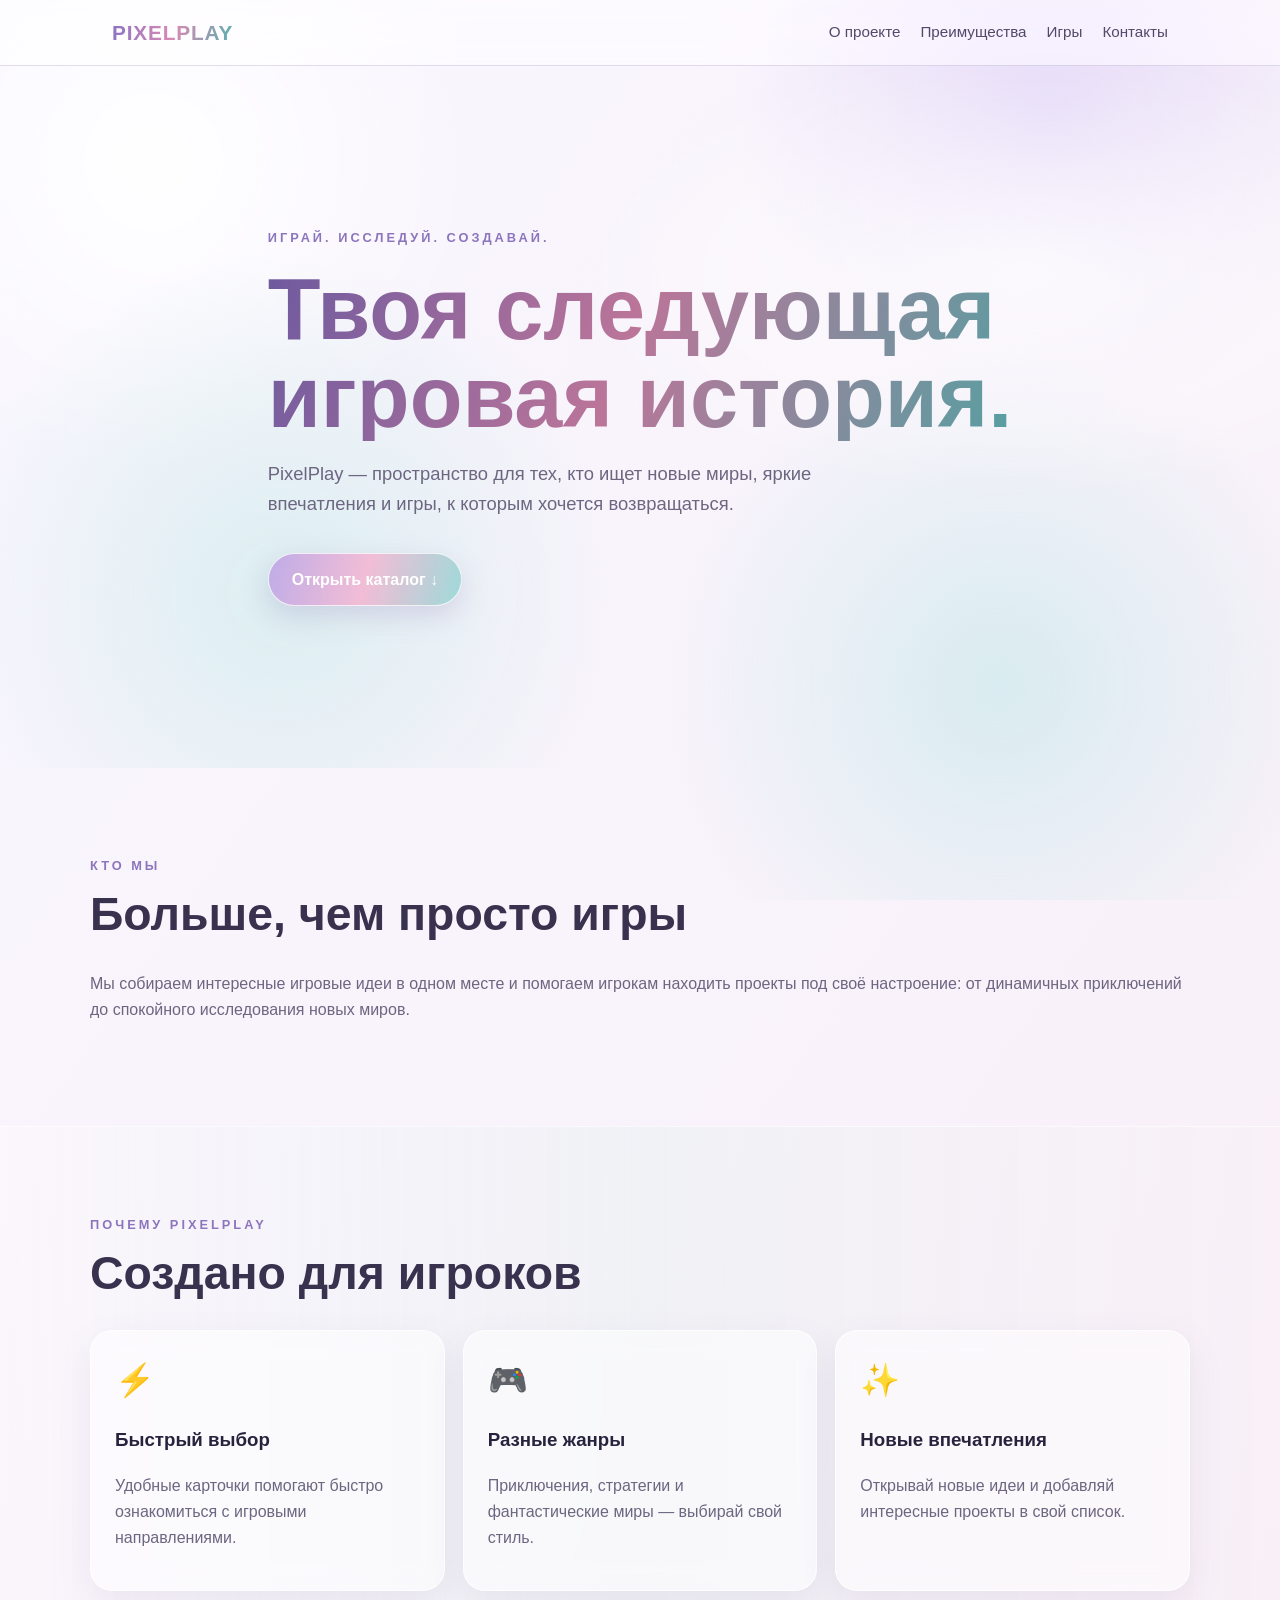
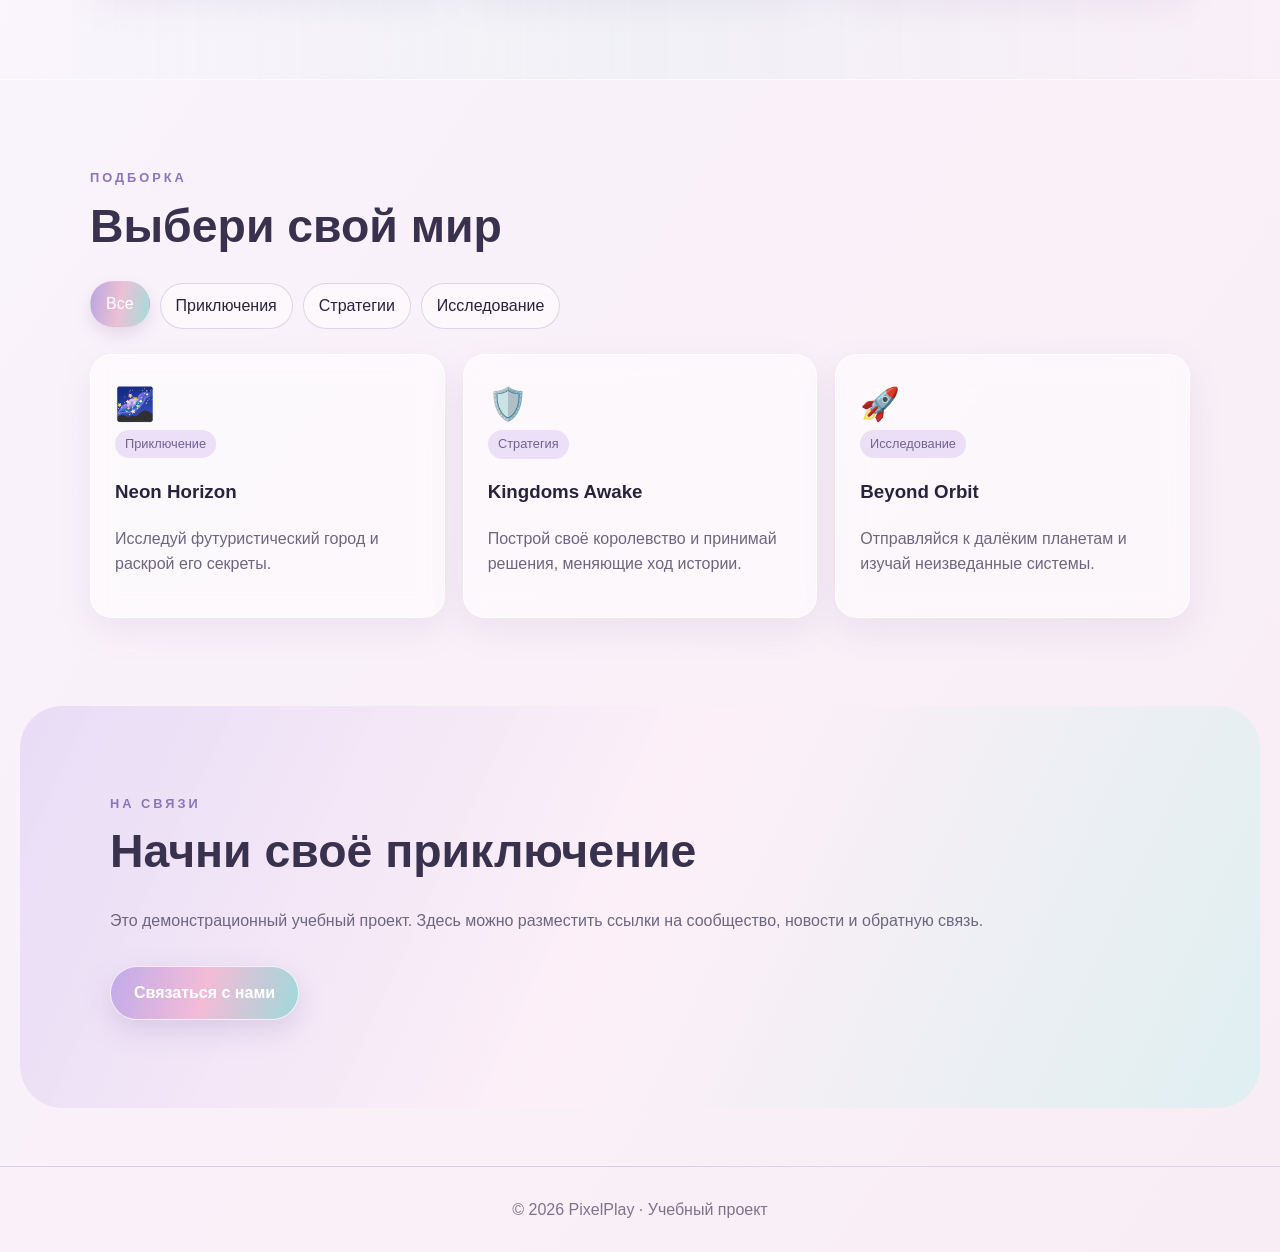
==== index.html @ 126c57b5 "Create index.html" ====
<!DOCTYPE html>
<html lang="ru">
<head>
<meta charset="UTF-8">
<meta name="viewport" content="width=device-width, initial-scale=1.0">
<title>PixelPlay — игровое пространство</title>
<style>
:root{--ink:#28233d;--muted:#6d6681;--violet:#9d8edb;--pink:#f0b8d2;--aqua:#a6dfe0;--pearl:#fbf9ff;--glass:rgba(255,255,255,.53);--line:rgba(132,116,181,.24)}
*{box-sizing:border-box}html{scroll-behavior:smooth}body{margin:0;min-width:320px;color:var(--ink);font-family:Arial,sans-serif;line-height:1.6;background:linear-gradient(125deg,#f9f7ff 0%,#f9edf5 35%,#eaf8f8 68%,#f7f1ff 100%);background-size:280% 280%;animation:pearl-shift 18s ease-in-out infinite}body::before{content:"";position:fixed;z-index:-1;inset:0;pointer-events:none;background:radial-gradient(circle at 12% 18%,rgba(255,255,255,.9),transparent 25%),radial-gradient(circle at 82% 12%,rgba(206,187,244,.44),transparent 24%),radial-gradient(circle at 78% 76%,rgba(154,223,222,.34),transparent 28%)}
a{color:inherit;text-decoration:none}.nav{position:sticky;top:0;z-index:10;background:rgba(255,255,255,.52);backdrop-filter:blur(18px) saturate(140%);border-bottom:1px solid var(--line)}.nav-inner{max-width:1100px;margin:auto;padding:16px 22px;display:flex;justify-content:space-between;align-items:center;gap:18px}.logo{font-weight:800;font-size:1.3rem;letter-spacing:.04em;background:linear-gradient(100deg,#8a73c4,#d989b3,#5aafb0);-webkit-background-clip:text;background-clip:text;color:transparent}.links{display:flex;gap:20px;flex-wrap:wrap;font-size:.95rem;color:#514a68}.links a{transition:color .25s,transform .25s}.links a:hover{color:#9b67a3;transform:translateY(-2px)}
section{padding:88px 22px}.wrap{max-width:1100px;margin:auto}.hero{min-height:78vh;display:flex;align-items:center;background:radial-gradient(ellipse at 80% 30%,rgba(255,255,255,.76),transparent 33%),radial-gradient(circle at 22% 75%,rgba(194,232,230,.54),transparent 30%)}.kicker{color:#8c75bd;text-transform:uppercase;letter-spacing:3px;font-size:.8rem;font-weight:bold}h1{font-size:clamp(2.8rem,7vw,5.4rem);line-height:1.02;margin:16px 0;background:linear-gradient(110deg,#6e5a9f,#bb7599 48%,#579fa1);-webkit-background-clip:text;background-clip:text;color:transparent}h2{font-size:clamp(1.9rem,4vw,2.9rem);margin:0 0 20px;color:#39324f}p{color:var(--muted)}.hero p{max-width:650px;font-size:1.15rem}.btn{display:inline-block;margin-top:16px;padding:13px 23px;border:1px solid rgba(255,255,255,.75);border-radius:999px;background:linear-gradient(105deg,rgba(188,166,231,.92),rgba(243,184,211,.92),rgba(151,215,214,.92));font-weight:bold;color:#fff;box-shadow:0 10px 28px rgba(130,101,170,.22);transition:transform .25s,box-shadow .25s,filter .25s}.btn:hover{transform:translateY(-4px) scale(1.02);filter:saturate(1.15);box-shadow:0 16px 34px rgba(130,101,170,.3)}
.grid{display:grid;grid-template-columns:repeat(3,minmax(0,1fr));gap:18px}.card{background:var(--glass);border:1px solid rgba(255,255,255,.78);border-radius:22px;padding:24px;box-shadow:0 12px 35px rgba(113,98,151,.1);backdrop-filter:blur(12px);transition:transform .35s cubic-bezier(.2,.8,.2,1),box-shadow .35s,border-color .35s}.card:hover{transform:translateY(-8px) rotate(.35deg);border-color:rgba(210,168,211,.8);box-shadow:0 20px 40px rgba(125,96,159,.18)}.emoji{font-size:2rem}.tag{display:inline-block;background:rgba(224,207,243,.6);color:#756096;padding:4px 10px;border-radius:30px;font-size:.8rem}.filters{display:flex;gap:10px;flex-wrap:wrap;margin:0 0 25px}.filter{border:1px solid rgba(150,129,191,.3);border-radius:999px;padding:9px 15px;background:rgba(255,255,255,.48);color:var(--ink);cursor:pointer;font:inherit;transition:background .25s,transform .25s,box-shadow .25s}.filter:hover,.filter.active{background:linear-gradient(100deg,#baa6e1,#ecc0d4,#a5dcda);color:#fff;border-color:transparent;box-shadow:0 7px 16px rgba(131,108,169,.18);transform:translateY(-2px)}.card[hidden]{display:none}.empty{color:var(--muted);margin:14px 0 0}.features{background:linear-gradient(90deg,rgba(255,255,255,.2),rgba(222,240,239,.32),rgba(250,240,247,.28));border-top:1px solid rgba(255,255,255,.6);border-bottom:1px solid rgba(255,255,255,.6)}.contact{background:linear-gradient(115deg,rgba(223,209,244,.66),rgba(255,240,247,.64),rgba(208,239,237,.64));border-radius:42px;margin:0 20px}.contact .wrap{max-width:1060px}footer{text-align:center;padding:30px;color:#7c748d;border-top:1px solid var(--line);margin-top:58px}.reveal{opacity:0;transform:translateY(34px) scale(.985);transition:opacity .75s ease,transform .75s cubic-bezier(.18,.8,.25,1)}.reveal.visible{opacity:1;transform:translateY(0) scale(1)}@keyframes pearl-shift{0%,100%{background-position:0% 50%}50%{background-position:100% 50%}}
@media(max-width:700px){.nav-inner{align-items:flex-start;flex-direction:column}.links{gap:12px}.grid{grid-template-columns:1fr}section{padding:62px 18px}.hero{min-height:70vh}.contact{margin:0 10px;border-radius:28px}}
@media(prefers-reduced-motion:reduce){*,*::before,*::after{animation-duration:.01ms!important;animation-iteration-count:1!important;scroll-behavior:auto!important;transition-duration:.01ms!important}}
</style>
</head>
<body>
<header class="nav"><div class="nav-inner"><a class="logo" href="#home">PIXELPLAY</a><nav class="links"><a href="#about">О проекте</a><a href="#features">Преимущества</a><a href="#games">Игры</a><a href="#contact">Контакты</a></nav></div></header>
<main>
<section class="hero" id="home"><div class="wrap"><div class="kicker">Играй. Исследуй. Создавай.</div><h1>Твоя следующая<br>игровая история.</h1><p>PixelPlay — пространство для тех, кто ищет новые миры, яркие впечатления и игры, к которым хочется возвращаться.</p><a class="btn" href="#games">Открыть каталог ↓</a></div></section>
<section id="about"><div class="wrap"><div class="kicker">Кто мы</div><h2>Больше, чем просто игры</h2><p>Мы собираем интересные игровые идеи в одном месте и помогаем игрокам находить проекты под своё настроение: от динамичных приключений до спокойного исследования новых миров.</p></div></section>
<section class="features" id="features"><div class="wrap"><div class="kicker">Почему PixelPlay</div><h2>Создано для игроков</h2><div class="grid"><article class="card"><div class="emoji">⚡</div><h3>Быстрый выбор</h3><p>Удобные карточки помогают быстро ознакомиться с игровыми направлениями.</p></article><article class="card"><div class="emoji">🎮</div><h3>Разные жанры</h3><p>Приключения, стратегии и фантастические миры — выбирай свой стиль.</p></article><article class="card"><div class="emoji">✨</div><h3>Новые впечатления</h3><p>Открывай новые идеи и добавляй интересные проекты в свой список.</p></article></div></div></section>
<section id="games"><div class="wrap"><div class="kicker">Подборка</div><h2>Выбери свой мир</h2><div class="filters" aria-label="Фильтр игр"><button class="filter active" data-filter="all">Все</button><button class="filter" data-filter="adventure">Приключения</button><button class="filter" data-filter="strategy">Стратегии</button><button class="filter" data-filter="exploration">Исследование</button></div><div class="grid" id="game-grid"><article class="card" data-genre="adventure"><div class="emoji">🌌</div><span class="tag">Приключение</span><h3>Neon Horizon</h3><p>Исследуй футуристический город и раскрой его секреты.</p></article><article class="card" data-genre="strategy"><div class="emoji">🛡️</div><span class="tag">Стратегия</span><h3>Kingdoms Awake</h3><p>Построй своё королевство и принимай решения, меняющие ход истории.</p></article><article class="card" data-genre="exploration"><div class="emoji">🚀</div><span class="tag">Исследование</span><h3>Beyond Orbit</h3><p>Отправляйся к далёким планетам и изучай неизведанные системы.</p></article></div><p class="empty" id="empty" hidden>В этой категории пока нет игр.</p></div></section>
<section class="contact" id="contact"><div class="wrap"><div class="kicker">На связи</div><h2>Начни своё приключение</h2><p>Это демонстрационный учебный проект. Здесь можно разместить ссылки на сообщество, новости и обратную связь.</p><a class="btn" href="mailto:hello@pixelplay.example">Связаться с нами</a></div></section>
</main><footer>© 2026 PixelPlay · Учебный проект</footer>
<script>
const filters = document.querySelectorAll('.filter');
const games = document.querySelectorAll('#game-grid .card');
const empty = document.querySelector('#empty');
filters.forEach((button) => button.addEventListener('click', () => {
  const selected = button.dataset.filter;
  let visible = 0;
  filters.forEach((item) => item.classList.toggle('active', item === button));
  games.forEach((game) => {
    const show = selected === 'all' || game.dataset.genre === selected;
    game.hidden = !show;
    if (show) visible += 1;
  });
  empty.hidden = visible > 0;
}));
const revealTargets = document.querySelectorAll('section, .card');
revealTargets.forEach((element, index) => {
  element.classList.add('reveal');
  element.style.transitionDelay = `${Math.min(index % 4, 3) * 80}ms`;
});
const revealObserver = new IntersectionObserver((entries, observer) => {
  entries.forEach(({ isIntersecting, target }) => {
    if (isIntersecting) {
      target.classList.add('visible');
      observer.unobserve(target);
    }
  });
}, { threshold: 0.12 });
revealTargets.forEach((element) => revealObserver.observe(element));
</script>
</body></html>
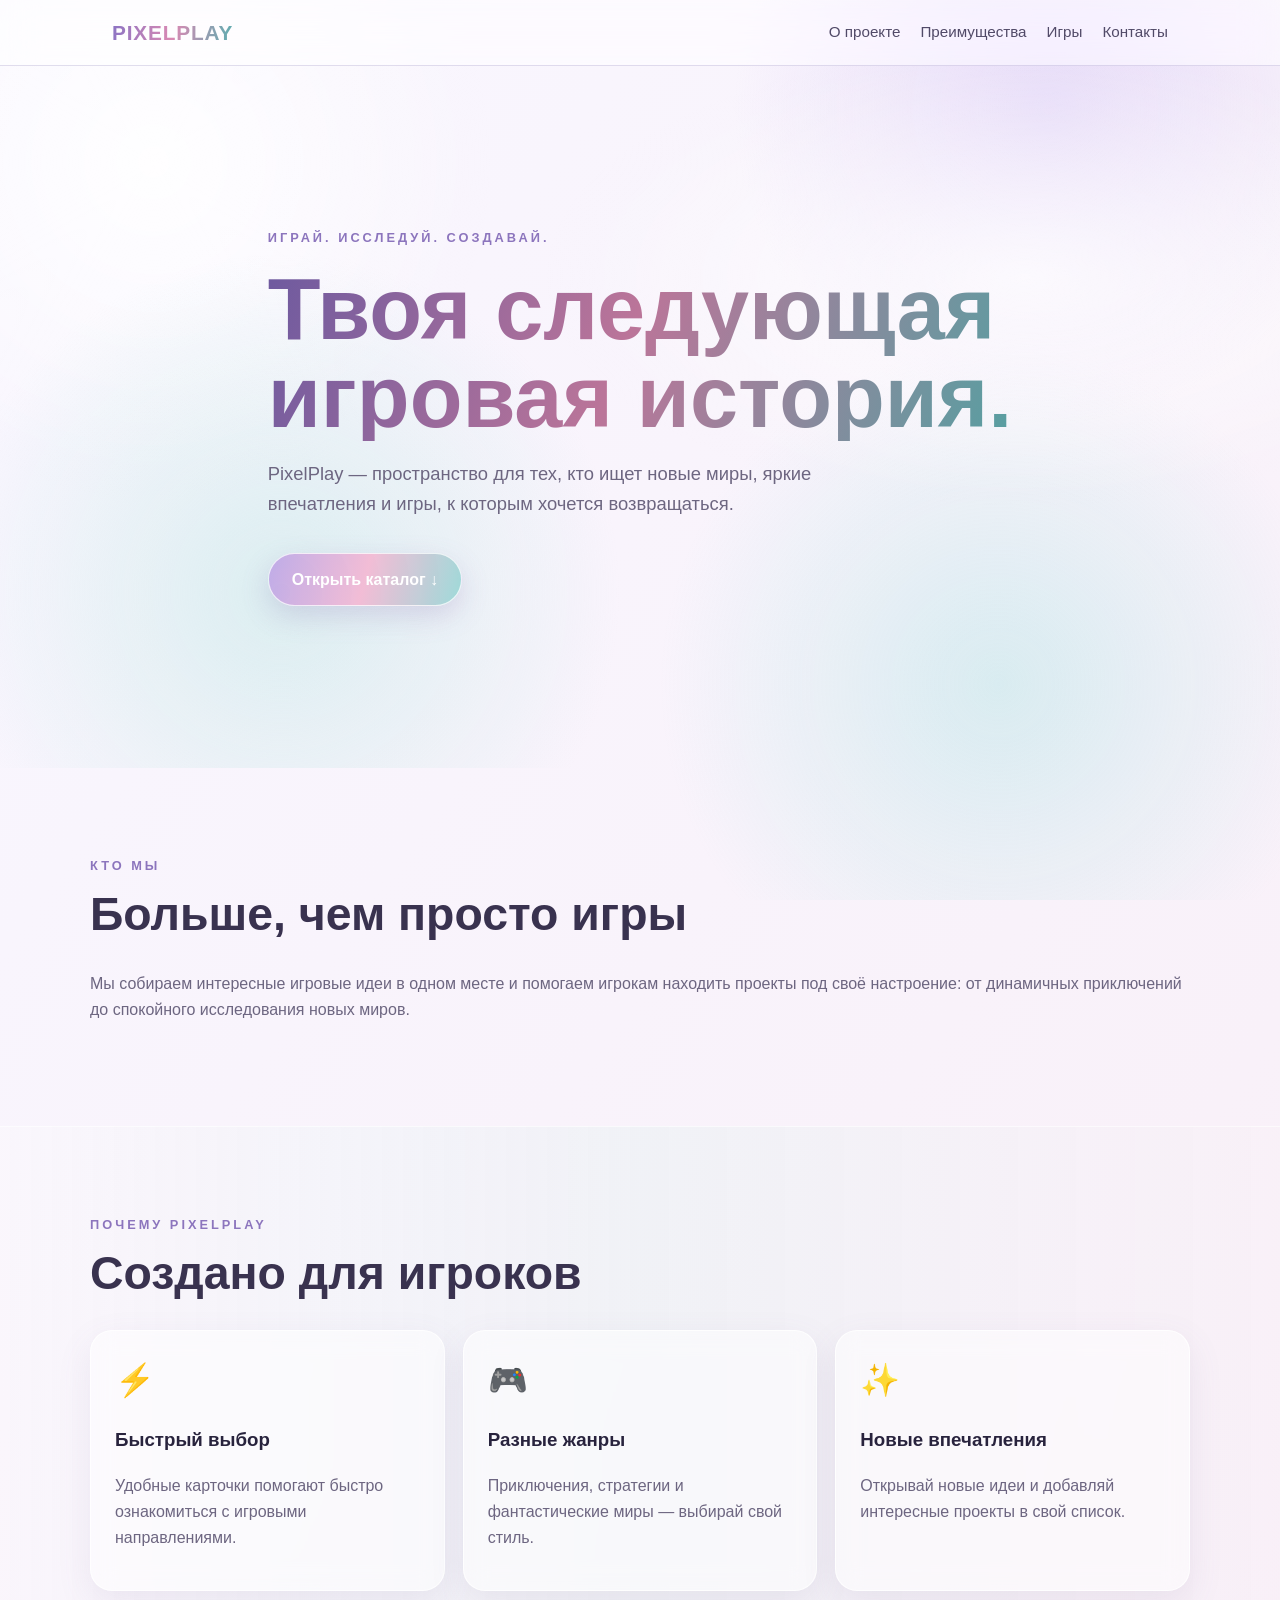
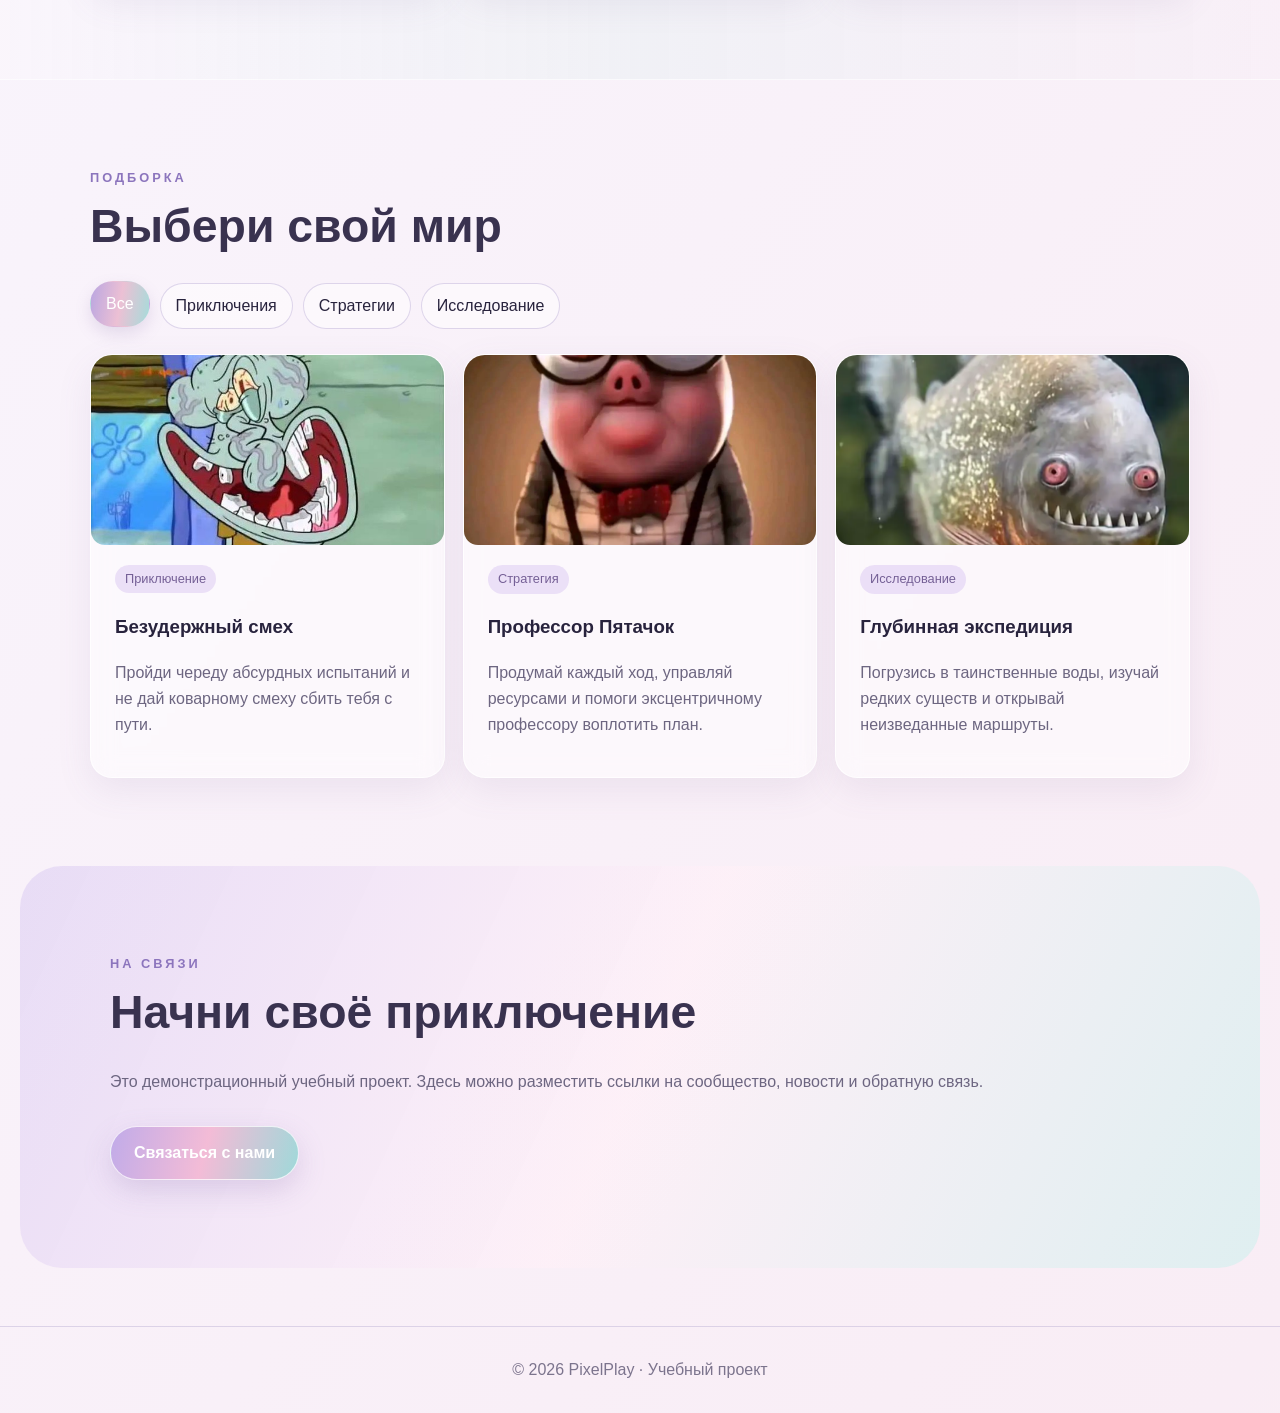
==== commit c28795bc: "Опубликовать главную страницу PixelPlay для GitHub Pages" ====
--- a/index.html
+++ b/index.html
@@ -9,7 +9,7 @@
 *{box-sizing:border-box}html{scroll-behavior:smooth}body{margin:0;min-width:320px;color:var(--ink);font-family:Arial,sans-serif;line-height:1.6;background:linear-gradient(125deg,#f9f7ff 0%,#f9edf5 35%,#eaf8f8 68%,#f7f1ff 100%);background-size:280% 280%;animation:pearl-shift 18s ease-in-out infinite}body::before{content:"";position:fixed;z-index:-1;inset:0;pointer-events:none;background:radial-gradient(circle at 12% 18%,rgba(255,255,255,.9),transparent 25%),radial-gradient(circle at 82% 12%,rgba(206,187,244,.44),transparent 24%),radial-gradient(circle at 78% 76%,rgba(154,223,222,.34),transparent 28%)}
 a{color:inherit;text-decoration:none}.nav{position:sticky;top:0;z-index:10;background:rgba(255,255,255,.52);backdrop-filter:blur(18px) saturate(140%);border-bottom:1px solid var(--line)}.nav-inner{max-width:1100px;margin:auto;padding:16px 22px;display:flex;justify-content:space-between;align-items:center;gap:18px}.logo{font-weight:800;font-size:1.3rem;letter-spacing:.04em;background:linear-gradient(100deg,#8a73c4,#d989b3,#5aafb0);-webkit-background-clip:text;background-clip:text;color:transparent}.links{display:flex;gap:20px;flex-wrap:wrap;font-size:.95rem;color:#514a68}.links a{transition:color .25s,transform .25s}.links a:hover{color:#9b67a3;transform:translateY(-2px)}
 section{padding:88px 22px}.wrap{max-width:1100px;margin:auto}.hero{min-height:78vh;display:flex;align-items:center;background:radial-gradient(ellipse at 80% 30%,rgba(255,255,255,.76),transparent 33%),radial-gradient(circle at 22% 75%,rgba(194,232,230,.54),transparent 30%)}.kicker{color:#8c75bd;text-transform:uppercase;letter-spacing:3px;font-size:.8rem;font-weight:bold}h1{font-size:clamp(2.8rem,7vw,5.4rem);line-height:1.02;margin:16px 0;background:linear-gradient(110deg,#6e5a9f,#bb7599 48%,#579fa1);-webkit-background-clip:text;background-clip:text;color:transparent}h2{font-size:clamp(1.9rem,4vw,2.9rem);margin:0 0 20px;color:#39324f}p{color:var(--muted)}.hero p{max-width:650px;font-size:1.15rem}.btn{display:inline-block;margin-top:16px;padding:13px 23px;border:1px solid rgba(255,255,255,.75);border-radius:999px;background:linear-gradient(105deg,rgba(188,166,231,.92),rgba(243,184,211,.92),rgba(151,215,214,.92));font-weight:bold;color:#fff;box-shadow:0 10px 28px rgba(130,101,170,.22);transition:transform .25s,box-shadow .25s,filter .25s}.btn:hover{transform:translateY(-4px) scale(1.02);filter:saturate(1.15);box-shadow:0 16px 34px rgba(130,101,170,.3)}
-.grid{display:grid;grid-template-columns:repeat(3,minmax(0,1fr));gap:18px}.card{background:var(--glass);border:1px solid rgba(255,255,255,.78);border-radius:22px;padding:24px;box-shadow:0 12px 35px rgba(113,98,151,.1);backdrop-filter:blur(12px);transition:transform .35s cubic-bezier(.2,.8,.2,1),box-shadow .35s,border-color .35s}.card:hover{transform:translateY(-8px) rotate(.35deg);border-color:rgba(210,168,211,.8);box-shadow:0 20px 40px rgba(125,96,159,.18)}.emoji{font-size:2rem}.tag{display:inline-block;background:rgba(224,207,243,.6);color:#756096;padding:4px 10px;border-radius:30px;font-size:.8rem}.filters{display:flex;gap:10px;flex-wrap:wrap;margin:0 0 25px}.filter{border:1px solid rgba(150,129,191,.3);border-radius:999px;padding:9px 15px;background:rgba(255,255,255,.48);color:var(--ink);cursor:pointer;font:inherit;transition:background .25s,transform .25s,box-shadow .25s}.filter:hover,.filter.active{background:linear-gradient(100deg,#baa6e1,#ecc0d4,#a5dcda);color:#fff;border-color:transparent;box-shadow:0 7px 16px rgba(131,108,169,.18);transform:translateY(-2px)}.card[hidden]{display:none}.empty{color:var(--muted);margin:14px 0 0}.features{background:linear-gradient(90deg,rgba(255,255,255,.2),rgba(222,240,239,.32),rgba(250,240,247,.28));border-top:1px solid rgba(255,255,255,.6);border-bottom:1px solid rgba(255,255,255,.6)}.contact{background:linear-gradient(115deg,rgba(223,209,244,.66),rgba(255,240,247,.64),rgba(208,239,237,.64));border-radius:42px;margin:0 20px}.contact .wrap{max-width:1060px}footer{text-align:center;padding:30px;color:#7c748d;border-top:1px solid var(--line);margin-top:58px}.reveal{opacity:0;transform:translateY(34px) scale(.985);transition:opacity .75s ease,transform .75s cubic-bezier(.18,.8,.25,1)}.reveal.visible{opacity:1;transform:translateY(0) scale(1)}@keyframes pearl-shift{0%,100%{background-position:0% 50%}50%{background-position:100% 50%}}
+.grid{display:grid;grid-template-columns:repeat(3,minmax(0,1fr));gap:18px}.card{background:var(--glass);border:1px solid rgba(255,255,255,.78);border-radius:22px;padding:24px;box-shadow:0 12px 35px rgba(113,98,151,.1);backdrop-filter:blur(12px);transition:transform .35s cubic-bezier(.2,.8,.2,1),box-shadow .35s,border-color .35s}.card:hover{transform:translateY(-8px) rotate(.35deg);border-color:rgba(210,168,211,.8);box-shadow:0 20px 40px rgba(125,96,159,.18)}.game-image{display:block;width:calc(100% + 48px);height:190px;object-fit:cover;margin:-24px -24px 20px;border-radius:21px 21px 14px 14px;background:#e9e3f3;transition:transform .45s ease,filter .45s}.card:hover .game-image{transform:scale(1.035);filter:saturate(1.08)}.emoji{font-size:2rem}.tag{display:inline-block;background:rgba(224,207,243,.6);color:#756096;padding:4px 10px;border-radius:30px;font-size:.8rem}.filters{display:flex;gap:10px;flex-wrap:wrap;margin:0 0 25px}.filter{border:1px solid rgba(150,129,191,.3);border-radius:999px;padding:9px 15px;background:rgba(255,255,255,.48);color:var(--ink);cursor:pointer;font:inherit;transition:background .25s,transform .25s,box-shadow .25s}.filter:hover,.filter.active{background:linear-gradient(100deg,#baa6e1,#ecc0d4,#a5dcda);color:#fff;border-color:transparent;box-shadow:0 7px 16px rgba(131,108,169,.18);transform:translateY(-2px)}.card[hidden]{display:none}.empty{color:var(--muted);margin:14px 0 0}.features{background:linear-gradient(90deg,rgba(255,255,255,.2),rgba(222,240,239,.32),rgba(250,240,247,.28));border-top:1px solid rgba(255,255,255,.6);border-bottom:1px solid rgba(255,255,255,.6)}.contact{background:linear-gradient(115deg,rgba(223,209,244,.66),rgba(255,240,247,.64),rgba(208,239,237,.64));border-radius:42px;margin:0 20px}.contact .wrap{max-width:1060px}footer{text-align:center;padding:30px;color:#7c748d;border-top:1px solid var(--line);margin-top:58px}.reveal{opacity:0;transform:translateY(34px) scale(.985);transition:opacity .75s ease,transform .75s cubic-bezier(.18,.8,.25,1)}.reveal.visible{opacity:1;transform:translateY(0) scale(1)}@keyframes pearl-shift{0%,100%{background-position:0% 50%}50%{background-position:100% 50%}}
 @media(max-width:700px){.nav-inner{align-items:flex-start;flex-direction:column}.links{gap:12px}.grid{grid-template-columns:1fr}section{padding:62px 18px}.hero{min-height:70vh}.contact{margin:0 10px;border-radius:28px}}
 @media(prefers-reduced-motion:reduce){*,*::before,*::after{animation-duration:.01ms!important;animation-iteration-count:1!important;scroll-behavior:auto!important;transition-duration:.01ms!important}}
 </style>
@@ -20,7 +20,7 @@
 <section class="hero" id="home"><div class="wrap"><div class="kicker">Играй. Исследуй. Создавай.</div><h1>Твоя следующая<br>игровая история.</h1><p>PixelPlay — пространство для тех, кто ищет новые миры, яркие впечатления и игры, к которым хочется возвращаться.</p><a class="btn" href="#games">Открыть каталог ↓</a></div></section>
 <section id="about"><div class="wrap"><div class="kicker">Кто мы</div><h2>Больше, чем просто игры</h2><p>Мы собираем интересные игровые идеи в одном месте и помогаем игрокам находить проекты под своё настроение: от динамичных приключений до спокойного исследования новых миров.</p></div></section>
 <section class="features" id="features"><div class="wrap"><div class="kicker">Почему PixelPlay</div><h2>Создано для игроков</h2><div class="grid"><article class="card"><div class="emoji">⚡</div><h3>Быстрый выбор</h3><p>Удобные карточки помогают быстро ознакомиться с игровыми направлениями.</p></article><article class="card"><div class="emoji">🎮</div><h3>Разные жанры</h3><p>Приключения, стратегии и фантастические миры — выбирай свой стиль.</p></article><article class="card"><div class="emoji">✨</div><h3>Новые впечатления</h3><p>Открывай новые идеи и добавляй интересные проекты в свой список.</p></article></div></div></section>
-<section id="games"><div class="wrap"><div class="kicker">Подборка</div><h2>Выбери свой мир</h2><div class="filters" aria-label="Фильтр игр"><button class="filter active" data-filter="all">Все</button><button class="filter" data-filter="adventure">Приключения</button><button class="filter" data-filter="strategy">Стратегии</button><button class="filter" data-filter="exploration">Исследование</button></div><div class="grid" id="game-grid"><article class="card" data-genre="adventure"><div class="emoji">🌌</div><span class="tag">Приключение</span><h3>Neon Horizon</h3><p>Исследуй футуристический город и раскрой его секреты.</p></article><article class="card" data-genre="strategy"><div class="emoji">🛡️</div><span class="tag">Стратегия</span><h3>Kingdoms Awake</h3><p>Построй своё королевство и принимай решения, меняющие ход истории.</p></article><article class="card" data-genre="exploration"><div class="emoji">🚀</div><span class="tag">Исследование</span><h3>Beyond Orbit</h3><p>Отправляйся к далёким планетам и изучай неизведанные системы.</p></article></div><p class="empty" id="empty" hidden>В этой категории пока нет игр.</p></div></section>
+<section id="games"><div class="wrap"><div class="kicker">Подборка</div><h2>Выбери свой мир</h2><div class="filters" aria-label="Фильтр игр"><button class="filter active" data-filter="all">Все</button><button class="filter" data-filter="adventure">Приключения</button><button class="filter" data-filter="strategy">Стратегии</button><button class="filter" data-filter="exploration">Исследование</button></div><div class="grid" id="game-grid"><article class="card" data-genre="adventure"><img class="game-image" src="[data-uri]" alt="Персонаж из игры «Безудержный смех»" loading="lazy"><span class="tag">Приключение</span><h3>Безудержный смех</h3><p>Пройди череду абсурдных испытаний и не дай коварному смеху сбить тебя с пути.</p></article><article class="card" data-genre="strategy"><img class="game-image" src="[data-uri]" alt="Профессор Пятачок из игры о тактике" loading="lazy"><span class="tag">Стратегия</span><h3>Профессор Пятачок</h3><p>Продумай каждый ход, управляй ресурсами и помоги эксцентричному профессору воплотить план.</p></article><article class="card" data-genre="exploration"><img class="game-image" src="[data-uri]" alt="Необычная рыба из подводной экспедиции" loading="lazy"><span class="tag">Исследование</span><h3>Глубинная экспедиция</h3><p>Погрузись в таинственные воды, изучай редких существ и открывай неизведанные маршруты.</p></article></div><p class="empty" id="empty" hidden>В этой категории пока нет игр.</p></div></section>
 <section class="contact" id="contact"><div class="wrap"><div class="kicker">На связи</div><h2>Начни своё приключение</h2><p>Это демонстрационный учебный проект. Здесь можно разместить ссылки на сообщество, новости и обратную связь.</p><a class="btn" href="mailto:hello@pixelplay.example">Связаться с нами</a></div></section>
 </main><footer>© 2026 PixelPlay · Учебный проект</footer>
 <script>
@@ -54,3 +54,4 @@
 revealTargets.forEach((element) => revealObserver.observe(element));
 </script>
 </body></html>
+
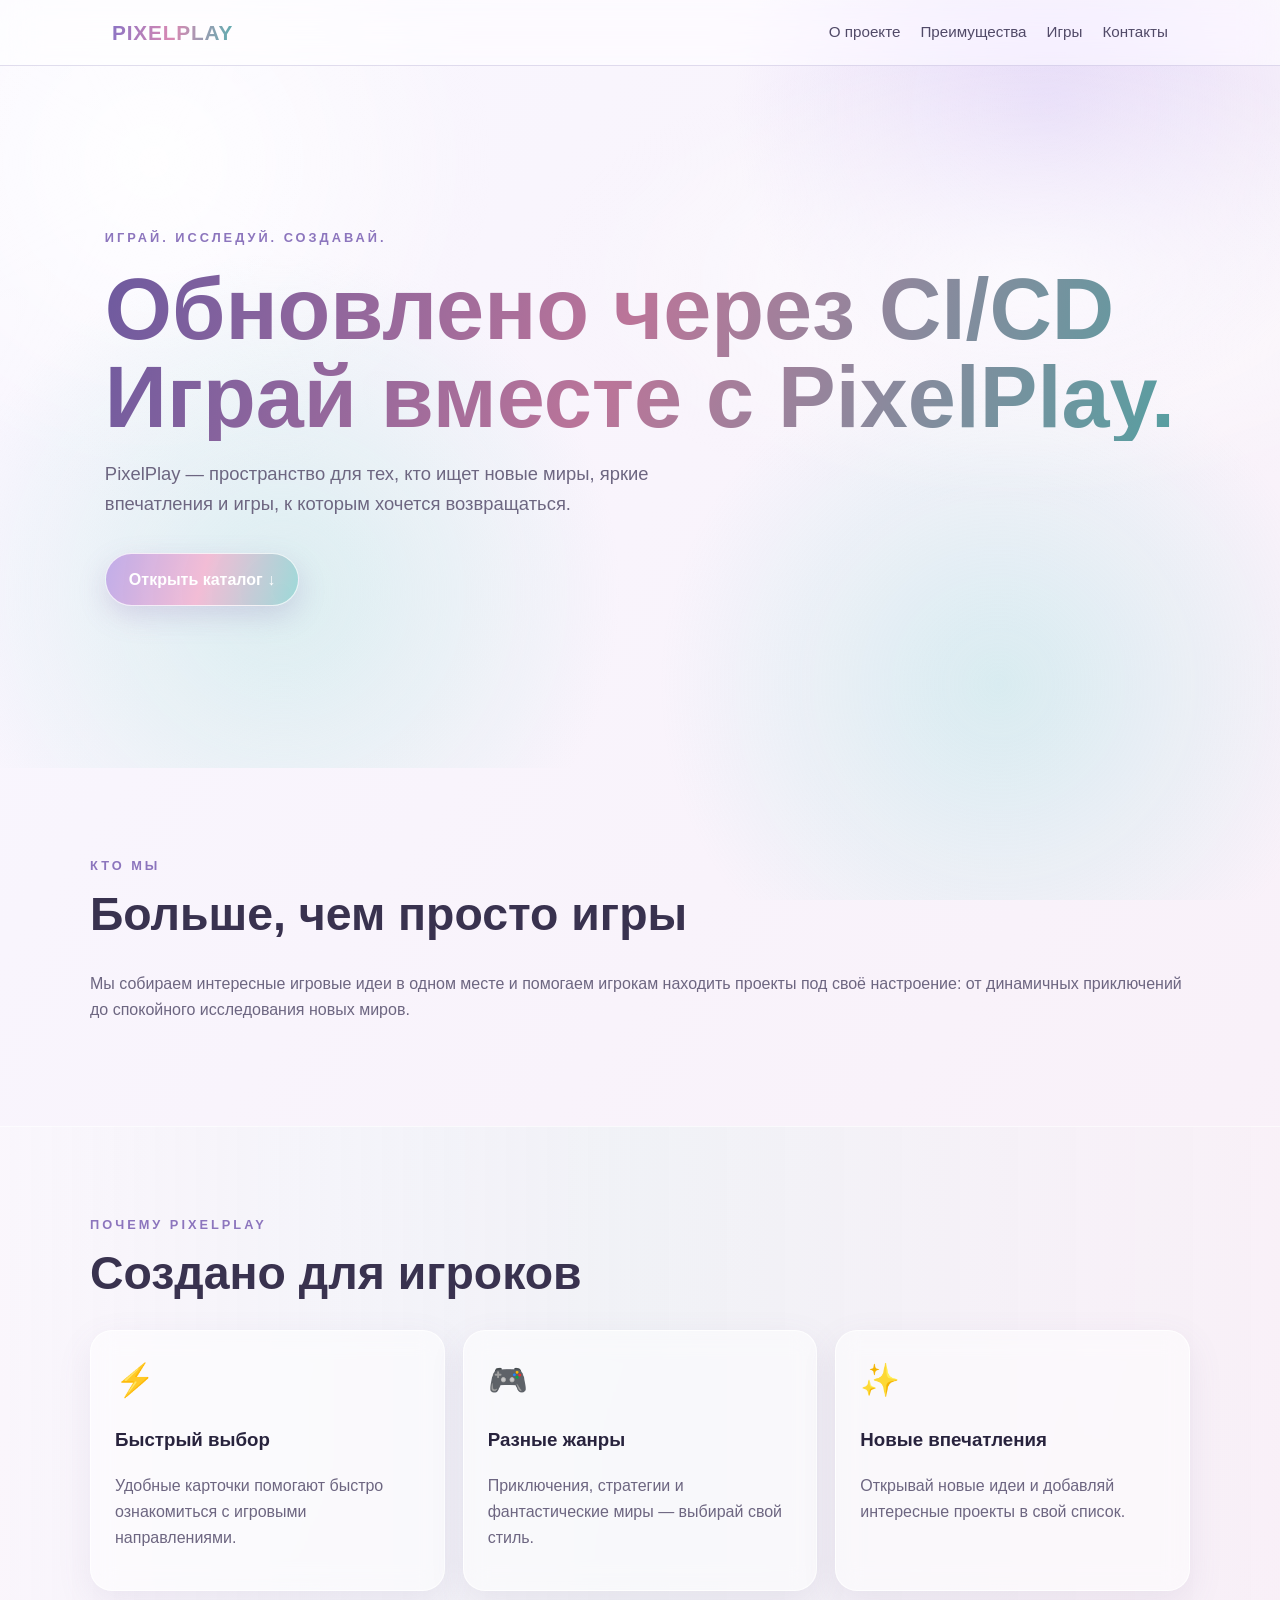
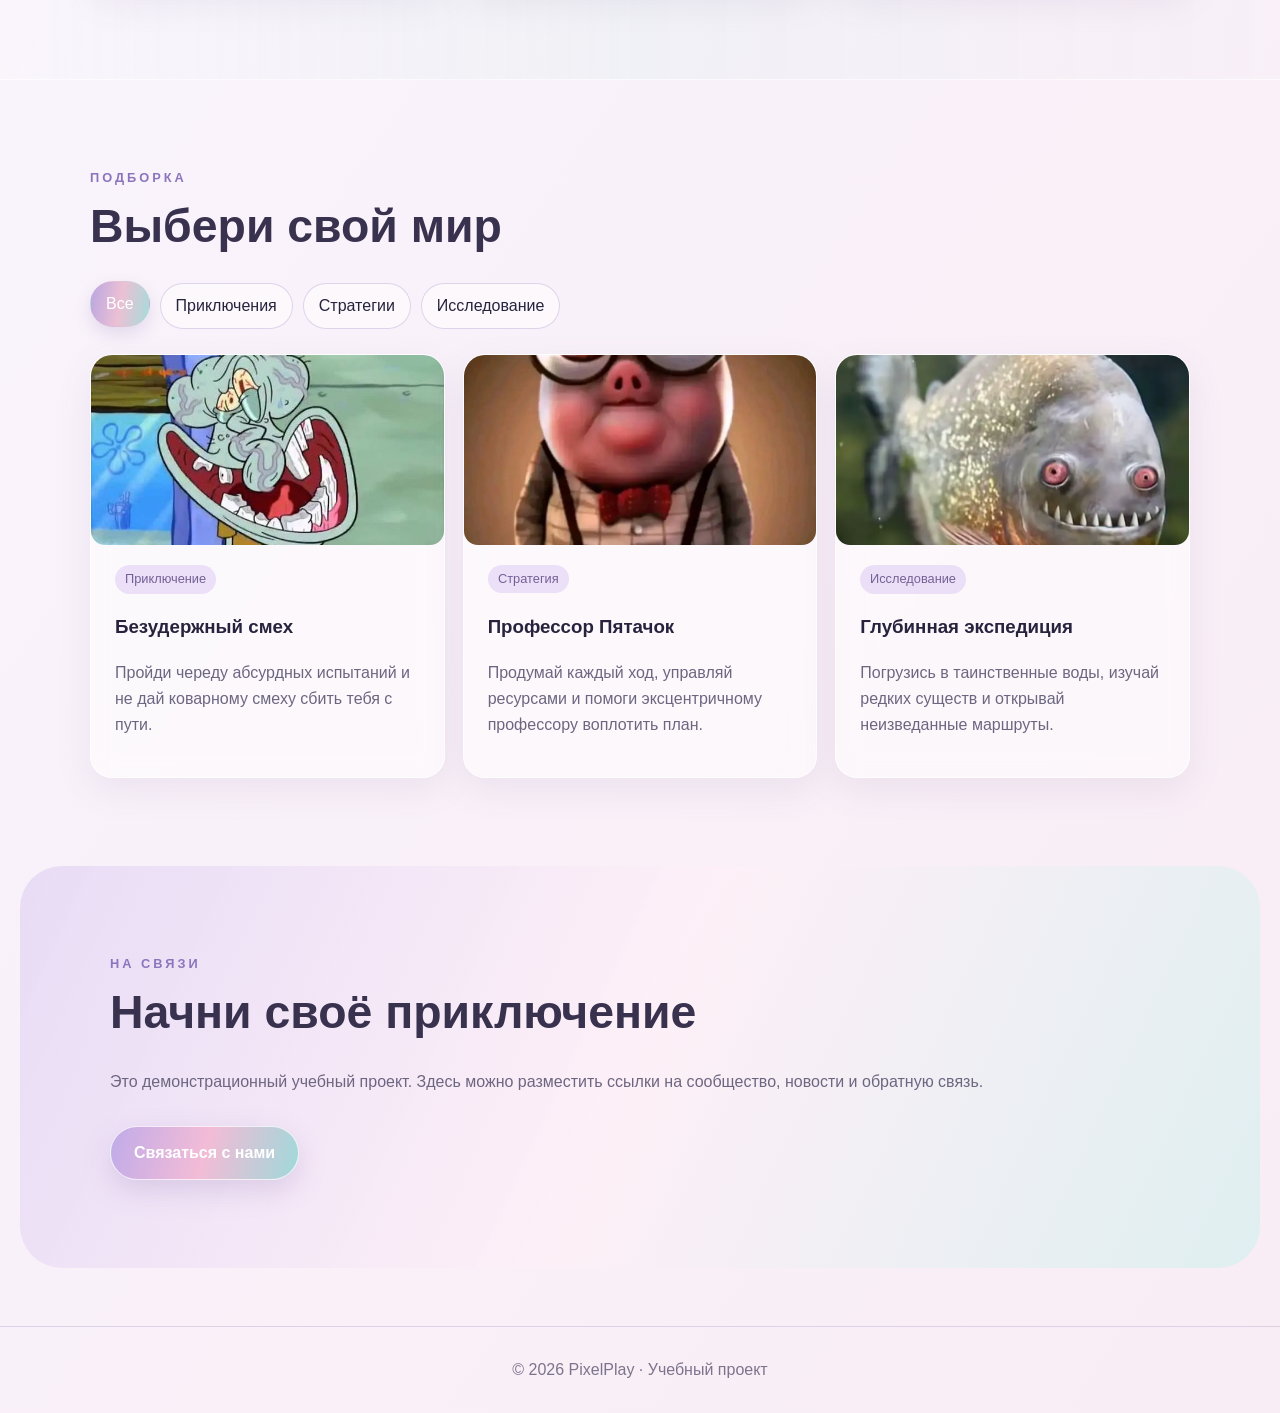
==== commit 8e65ff2c: "ЛР6: проверить автообновление и добавить проверку сайта перед деплоем" ====
--- a/index.html
+++ b/index.html
@@ -4,20 +4,12 @@
 <meta charset="UTF-8">
 <meta name="viewport" content="width=device-width, initial-scale=1.0">
 <title>PixelPlay — игровое пространство</title>
-<style>
-:root{--ink:#28233d;--muted:#6d6681;--violet:#9d8edb;--pink:#f0b8d2;--aqua:#a6dfe0;--pearl:#fbf9ff;--glass:rgba(255,255,255,.53);--line:rgba(132,116,181,.24)}
-*{box-sizing:border-box}html{scroll-behavior:smooth}body{margin:0;min-width:320px;color:var(--ink);font-family:Arial,sans-serif;line-height:1.6;background:linear-gradient(125deg,#f9f7ff 0%,#f9edf5 35%,#eaf8f8 68%,#f7f1ff 100%);background-size:280% 280%;animation:pearl-shift 18s ease-in-out infinite}body::before{content:"";position:fixed;z-index:-1;inset:0;pointer-events:none;background:radial-gradient(circle at 12% 18%,rgba(255,255,255,.9),transparent 25%),radial-gradient(circle at 82% 12%,rgba(206,187,244,.44),transparent 24%),radial-gradient(circle at 78% 76%,rgba(154,223,222,.34),transparent 28%)}
-a{color:inherit;text-decoration:none}.nav{position:sticky;top:0;z-index:10;background:rgba(255,255,255,.52);backdrop-filter:blur(18px) saturate(140%);border-bottom:1px solid var(--line)}.nav-inner{max-width:1100px;margin:auto;padding:16px 22px;display:flex;justify-content:space-between;align-items:center;gap:18px}.logo{font-weight:800;font-size:1.3rem;letter-spacing:.04em;background:linear-gradient(100deg,#8a73c4,#d989b3,#5aafb0);-webkit-background-clip:text;background-clip:text;color:transparent}.links{display:flex;gap:20px;flex-wrap:wrap;font-size:.95rem;color:#514a68}.links a{transition:color .25s,transform .25s}.links a:hover{color:#9b67a3;transform:translateY(-2px)}
-section{padding:88px 22px}.wrap{max-width:1100px;margin:auto}.hero{min-height:78vh;display:flex;align-items:center;background:radial-gradient(ellipse at 80% 30%,rgba(255,255,255,.76),transparent 33%),radial-gradient(circle at 22% 75%,rgba(194,232,230,.54),transparent 30%)}.kicker{color:#8c75bd;text-transform:uppercase;letter-spacing:3px;font-size:.8rem;font-weight:bold}h1{font-size:clamp(2.8rem,7vw,5.4rem);line-height:1.02;margin:16px 0;background:linear-gradient(110deg,#6e5a9f,#bb7599 48%,#579fa1);-webkit-background-clip:text;background-clip:text;color:transparent}h2{font-size:clamp(1.9rem,4vw,2.9rem);margin:0 0 20px;color:#39324f}p{color:var(--muted)}.hero p{max-width:650px;font-size:1.15rem}.btn{display:inline-block;margin-top:16px;padding:13px 23px;border:1px solid rgba(255,255,255,.75);border-radius:999px;background:linear-gradient(105deg,rgba(188,166,231,.92),rgba(243,184,211,.92),rgba(151,215,214,.92));font-weight:bold;color:#fff;box-shadow:0 10px 28px rgba(130,101,170,.22);transition:transform .25s,box-shadow .25s,filter .25s}.btn:hover{transform:translateY(-4px) scale(1.02);filter:saturate(1.15);box-shadow:0 16px 34px rgba(130,101,170,.3)}
-.grid{display:grid;grid-template-columns:repeat(3,minmax(0,1fr));gap:18px}.card{background:var(--glass);border:1px solid rgba(255,255,255,.78);border-radius:22px;padding:24px;box-shadow:0 12px 35px rgba(113,98,151,.1);backdrop-filter:blur(12px);transition:transform .35s cubic-bezier(.2,.8,.2,1),box-shadow .35s,border-color .35s}.card:hover{transform:translateY(-8px) rotate(.35deg);border-color:rgba(210,168,211,.8);box-shadow:0 20px 40px rgba(125,96,159,.18)}.game-image{display:block;width:calc(100% + 48px);height:190px;object-fit:cover;margin:-24px -24px 20px;border-radius:21px 21px 14px 14px;background:#e9e3f3;transition:transform .45s ease,filter .45s}.card:hover .game-image{transform:scale(1.035);filter:saturate(1.08)}.emoji{font-size:2rem}.tag{display:inline-block;background:rgba(224,207,243,.6);color:#756096;padding:4px 10px;border-radius:30px;font-size:.8rem}.filters{display:flex;gap:10px;flex-wrap:wrap;margin:0 0 25px}.filter{border:1px solid rgba(150,129,191,.3);border-radius:999px;padding:9px 15px;background:rgba(255,255,255,.48);color:var(--ink);cursor:pointer;font:inherit;transition:background .25s,transform .25s,box-shadow .25s}.filter:hover,.filter.active{background:linear-gradient(100deg,#baa6e1,#ecc0d4,#a5dcda);color:#fff;border-color:transparent;box-shadow:0 7px 16px rgba(131,108,169,.18);transform:translateY(-2px)}.card[hidden]{display:none}.empty{color:var(--muted);margin:14px 0 0}.features{background:linear-gradient(90deg,rgba(255,255,255,.2),rgba(222,240,239,.32),rgba(250,240,247,.28));border-top:1px solid rgba(255,255,255,.6);border-bottom:1px solid rgba(255,255,255,.6)}.contact{background:linear-gradient(115deg,rgba(223,209,244,.66),rgba(255,240,247,.64),rgba(208,239,237,.64));border-radius:42px;margin:0 20px}.contact .wrap{max-width:1060px}footer{text-align:center;padding:30px;color:#7c748d;border-top:1px solid var(--line);margin-top:58px}.reveal{opacity:0;transform:translateY(34px) scale(.985);transition:opacity .75s ease,transform .75s cubic-bezier(.18,.8,.25,1)}.reveal.visible{opacity:1;transform:translateY(0) scale(1)}@keyframes pearl-shift{0%,100%{background-position:0% 50%}50%{background-position:100% 50%}}
-@media(max-width:700px){.nav-inner{align-items:flex-start;flex-direction:column}.links{gap:12px}.grid{grid-template-columns:1fr}section{padding:62px 18px}.hero{min-height:70vh}.contact{margin:0 10px;border-radius:28px}}
-@media(prefers-reduced-motion:reduce){*,*::before,*::after{animation-duration:.01ms!important;animation-iteration-count:1!important;scroll-behavior:auto!important;transition-duration:.01ms!important}}
-</style>
+<link rel="stylesheet" href="style.css">
 </head>
 <body>
 <header class="nav"><div class="nav-inner"><a class="logo" href="#home">PIXELPLAY</a><nav class="links"><a href="#about">О проекте</a><a href="#features">Преимущества</a><a href="#games">Игры</a><a href="#contact">Контакты</a></nav></div></header>
 <main>
-<section class="hero" id="home"><div class="wrap"><div class="kicker">Играй. Исследуй. Создавай.</div><h1>Твоя следующая<br>игровая история.</h1><p>PixelPlay — пространство для тех, кто ищет новые миры, яркие впечатления и игры, к которым хочется возвращаться.</p><a class="btn" href="#games">Открыть каталог ↓</a></div></section>
+<section class="hero" id="home"><div class="wrap"><div class="kicker">Играй. Исследуй. Создавай.</div><h1>Обновлено через CI/CD<br>Играй вместе с PixelPlay.</h1><p>PixelPlay — пространство для тех, кто ищет новые миры, яркие впечатления и игры, к которым хочется возвращаться.</p><a class="btn" href="#games">Открыть каталог ↓</a></div></section>
 <section id="about"><div class="wrap"><div class="kicker">Кто мы</div><h2>Больше, чем просто игры</h2><p>Мы собираем интересные игровые идеи в одном месте и помогаем игрокам находить проекты под своё настроение: от динамичных приключений до спокойного исследования новых миров.</p></div></section>
 <section class="features" id="features"><div class="wrap"><div class="kicker">Почему PixelPlay</div><h2>Создано для игроков</h2><div class="grid"><article class="card"><div class="emoji">⚡</div><h3>Быстрый выбор</h3><p>Удобные карточки помогают быстро ознакомиться с игровыми направлениями.</p></article><article class="card"><div class="emoji">🎮</div><h3>Разные жанры</h3><p>Приключения, стратегии и фантастические миры — выбирай свой стиль.</p></article><article class="card"><div class="emoji">✨</div><h3>Новые впечатления</h3><p>Открывай новые идеи и добавляй интересные проекты в свой список.</p></article></div></div></section>
 <section id="games"><div class="wrap"><div class="kicker">Подборка</div><h2>Выбери свой мир</h2><div class="filters" aria-label="Фильтр игр"><button class="filter active" data-filter="all">Все</button><button class="filter" data-filter="adventure">Приключения</button><button class="filter" data-filter="strategy">Стратегии</button><button class="filter" data-filter="exploration">Исследование</button></div><div class="grid" id="game-grid"><article class="card" data-genre="adventure"><img class="game-image" src="[data-uri]" alt="Персонаж из игры «Безудержный смех»" loading="lazy"><span class="tag">Приключение</span><h3>Безудержный смех</h3><p>Пройди череду абсурдных испытаний и не дай коварному смеху сбить тебя с пути.</p></article><article class="card" data-genre="strategy"><img class="game-image" src="[data-uri]" alt="Профессор Пятачок из игры о тактике" loading="lazy"><span class="tag">Стратегия</span><h3>Профессор Пятачок</h3><p>Продумай каждый ход, управляй ресурсами и помоги эксцентричному профессору воплотить план.</p></article><article class="card" data-genre="exploration"><img class="game-image" src="[data-uri]" alt="Необычная рыба из подводной экспедиции" loading="lazy"><span class="tag">Исследование</span><h3>Глубинная экспедиция</h3><p>Погрузись в таинственные воды, изучай редких существ и открывай неизведанные маршруты.</p></article></div><p class="empty" id="empty" hidden>В этой категории пока нет игр.</p></div></section>
--- a/style.css
+++ b/style.css
@@ -0,0 +1,8 @@
+
+:root{--ink:#28233d;--muted:#6d6681;--violet:#9d8edb;--pink:#f0b8d2;--aqua:#a6dfe0;--pearl:#fbf9ff;--glass:rgba(255,255,255,.53);--line:rgba(132,116,181,.24)}
+*{box-sizing:border-box}html{scroll-behavior:smooth}body{margin:0;min-width:320px;color:var(--ink);font-family:Arial,sans-serif;line-height:1.6;background:linear-gradient(125deg,#f9f7ff 0%,#f9edf5 35%,#eaf8f8 68%,#f7f1ff 100%);background-size:280% 280%;animation:pearl-shift 18s ease-in-out infinite}body::before{content:"";position:fixed;z-index:-1;inset:0;pointer-events:none;background:radial-gradient(circle at 12% 18%,rgba(255,255,255,.9),transparent 25%),radial-gradient(circle at 82% 12%,rgba(206,187,244,.44),transparent 24%),radial-gradient(circle at 78% 76%,rgba(154,223,222,.34),transparent 28%)}
+a{color:inherit;text-decoration:none}.nav{position:sticky;top:0;z-index:10;background:rgba(255,255,255,.52);backdrop-filter:blur(18px) saturate(140%);border-bottom:1px solid var(--line)}.nav-inner{max-width:1100px;margin:auto;padding:16px 22px;display:flex;justify-content:space-between;align-items:center;gap:18px}.logo{font-weight:800;font-size:1.3rem;letter-spacing:.04em;background:linear-gradient(100deg,#8a73c4,#d989b3,#5aafb0);-webkit-background-clip:text;background-clip:text;color:transparent}.links{display:flex;gap:20px;flex-wrap:wrap;font-size:.95rem;color:#514a68}.links a{transition:color .25s,transform .25s}.links a:hover{color:#9b67a3;transform:translateY(-2px)}
+section{padding:88px 22px}.wrap{max-width:1100px;margin:auto}.hero{min-height:78vh;display:flex;align-items:center;background:radial-gradient(ellipse at 80% 30%,rgba(255,255,255,.76),transparent 33%),radial-gradient(circle at 22% 75%,rgba(194,232,230,.54),transparent 30%)}.kicker{color:#8c75bd;text-transform:uppercase;letter-spacing:3px;font-size:.8rem;font-weight:bold}h1{font-size:clamp(2.8rem,7vw,5.4rem);line-height:1.02;margin:16px 0;background:linear-gradient(110deg,#6e5a9f,#bb7599 48%,#579fa1);-webkit-background-clip:text;background-clip:text;color:transparent}h2{font-size:clamp(1.9rem,4vw,2.9rem);margin:0 0 20px;color:#39324f}p{color:var(--muted)}.hero p{max-width:650px;font-size:1.15rem}.btn{display:inline-block;margin-top:16px;padding:13px 23px;border:1px solid rgba(255,255,255,.75);border-radius:999px;background:linear-gradient(105deg,rgba(188,166,231,.92),rgba(243,184,211,.92),rgba(151,215,214,.92));font-weight:bold;color:#fff;box-shadow:0 10px 28px rgba(130,101,170,.22);transition:transform .25s,box-shadow .25s,filter .25s}.btn:hover{transform:translateY(-4px) scale(1.02);filter:saturate(1.15);box-shadow:0 16px 34px rgba(130,101,170,.3)}
+.grid{display:grid;grid-template-columns:repeat(3,minmax(0,1fr));gap:18px}.card{background:var(--glass);border:1px solid rgba(255,255,255,.78);border-radius:22px;padding:24px;box-shadow:0 12px 35px rgba(113,98,151,.1);backdrop-filter:blur(12px);transition:transform .35s cubic-bezier(.2,.8,.2,1),box-shadow .35s,border-color .35s}.card:hover{transform:translateY(-8px) rotate(.35deg);border-color:rgba(210,168,211,.8);box-shadow:0 20px 40px rgba(125,96,159,.18)}.game-image{display:block;width:calc(100% + 48px);height:190px;object-fit:cover;margin:-24px -24px 20px;border-radius:21px 21px 14px 14px;background:#e9e3f3;transition:transform .45s ease,filter .45s}.card:hover .game-image{transform:scale(1.035);filter:saturate(1.08)}.emoji{font-size:2rem}.tag{display:inline-block;background:rgba(224,207,243,.6);color:#756096;padding:4px 10px;border-radius:30px;font-size:.8rem}.filters{display:flex;gap:10px;flex-wrap:wrap;margin:0 0 25px}.filter{border:1px solid rgba(150,129,191,.3);border-radius:999px;padding:9px 15px;background:rgba(255,255,255,.48);color:var(--ink);cursor:pointer;font:inherit;transition:background .25s,transform .25s,box-shadow .25s}.filter:hover,.filter.active{background:linear-gradient(100deg,#baa6e1,#ecc0d4,#a5dcda);color:#fff;border-color:transparent;box-shadow:0 7px 16px rgba(131,108,169,.18);transform:translateY(-2px)}.card[hidden]{display:none}.empty{color:var(--muted);margin:14px 0 0}.features{background:linear-gradient(90deg,rgba(255,255,255,.2),rgba(222,240,239,.32),rgba(250,240,247,.28));border-top:1px solid rgba(255,255,255,.6);border-bottom:1px solid rgba(255,255,255,.6)}.contact{background:linear-gradient(115deg,rgba(223,209,244,.66),rgba(255,240,247,.64),rgba(208,239,237,.64));border-radius:42px;margin:0 20px}.contact .wrap{max-width:1060px}footer{text-align:center;padding:30px;color:#7c748d;border-top:1px solid var(--line);margin-top:58px}.reveal{opacity:0;transform:translateY(34px) scale(.985);transition:opacity .75s ease,transform .75s cubic-bezier(.18,.8,.25,1)}.reveal.visible{opacity:1;transform:translateY(0) scale(1)}@keyframes pearl-shift{0%,100%{background-position:0% 50%}50%{background-position:100% 50%}}
+@media(max-width:700px){.nav-inner{align-items:flex-start;flex-direction:column}.links{gap:12px}.grid{grid-template-columns:1fr}section{padding:62px 18px}.hero{min-height:70vh}.contact{margin:0 10px;border-radius:28px}}
+@media(prefers-reduced-motion:reduce){*,*::before,*::after{animation-duration:.01ms!important;animation-iteration-count:1!important;scroll-behavior:auto!important;transition-duration:.01ms!important}}
